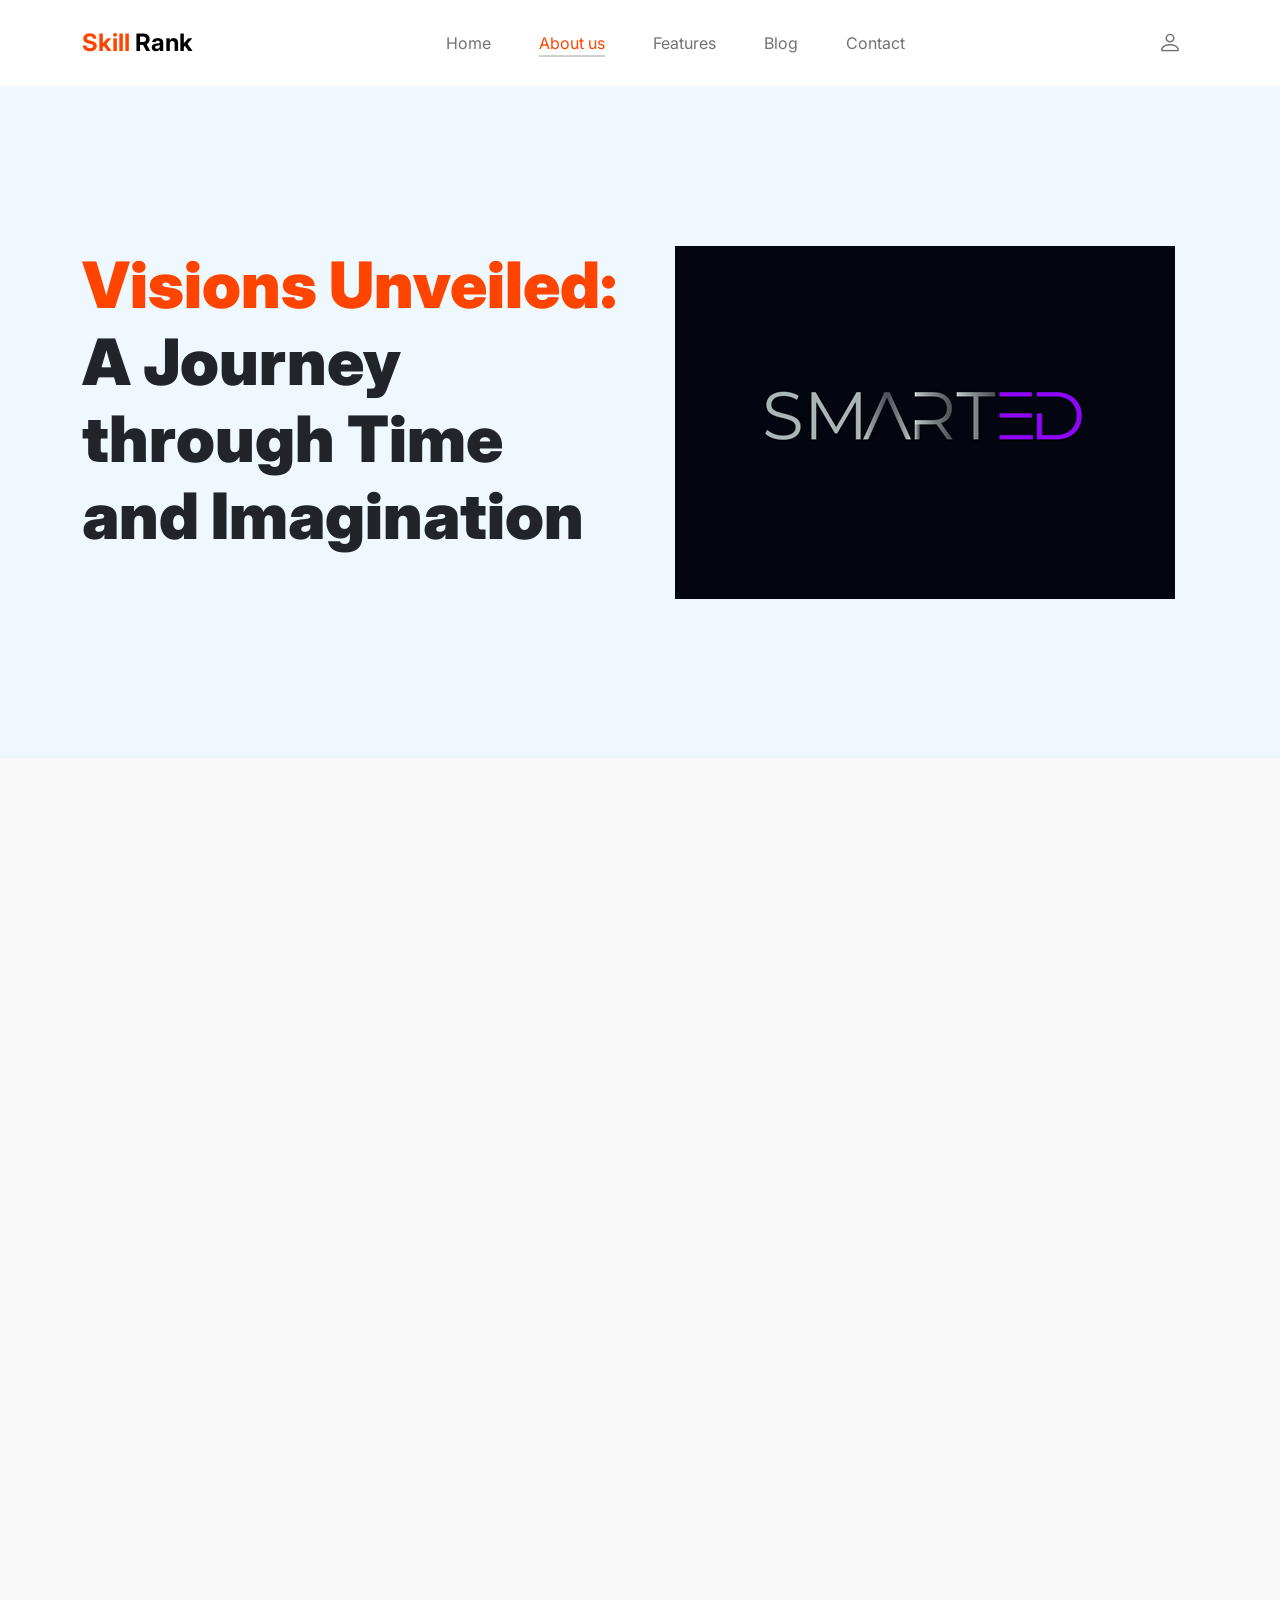
==== SmartED/about.html @ e793f6ca "Add files via upload" ====
<!doctype html>
<html lang="en">
<head>
    <meta charset="utf-8">
    <meta name="viewport" content="width=device-width, initial-scale=1">

    <meta name="description" content="">
    <meta name="author" content="">

    <title>SkillRank</title>

    <!-- CSS FILES -->
    <link rel="preconnect" href="https://fonts.googleapis.com">

    <link rel="preconnect" href="https://fonts.gstatic.com" crossorigin>

    <link href="https://fonts.googleapis.com/css2?family=Inter:wght@100;300;400;700;900&display=swap" rel="stylesheet">

    <link href="css/bootstrap.min.css" rel="stylesheet">
    <link href="css/bootstrap-icons.css" rel="stylesheet">

    <link rel="stylesheet" href="css/slick.css"/>

    <link href="css/style.css" rel="stylesheet">

</head>

<body>

    <section class="preloader animated-section">
        <div class="spinner">
            <span class="sk-inner-circle"></span>
        </div>
    </section>

    <main>

        <nav class="navbar navbar-expand-lg">
            <div class="container">
                <button class="navbar-toggler" type="button" data-bs-toggle="collapse" data-bs-target="#navbarNav" aria-controls="navbarNav" aria-expanded="false" aria-label="Toggle navigation">
                    <span class="navbar-toggler-icon"></span>
                </button>

                <a class="navbar-brand" href="index.html">
                    <strong><span>Skill</span> Rank</strong>
                </a>

                <div class="d-lg-none">
                    <a href="sign-in.html" class="bi-person custom-icon me-3"></a>

                </div>

                <div class="collapse navbar-collapse" id="navbarNav">
                    <ul class="navbar-nav mx-auto">
                        <li class="nav-item">
                            <a class="nav-link" href="index.html">Home</a>
                        </li>

                        <li class="nav-item">
                            <a class="nav-link active" href="about.html">About us</a>
                        </li>

                        <li class="nav-item">
                            <a class="nav-link" href="products.html">Features</a>
                        </li>

                        <li class="nav-item">
                            <a class="nav-link" href="blog.html">Blog</a>
                        </li>

                        <li class="nav-item">
                            <a class="nav-link" href="contact.html">Contact</a>
                        </li>
                    </ul>

                    <div class="d-none d-lg-block">
                        <a href="sign-in.html" class="bi-person custom-icon me-3"></a>

                    </div>
                </div>
            </div>
        </nav>
            <header class="site-header section-padding-img site-header-image">
                <div class="container">
                  <div class="row row2">
  <div class="col-lg-6 col-12 header-info">
      <h1>
          <span class="d-block text-primary">Visions Unveiled:</span>
          <span class="d-block text-dark">A Journey through Time and Imagination</span>
      </h1>
  </div>
  <div class="col-lg-6 col-12 header-info header-info2 ">
    <img src="images/newlogo.png" alt="samrtpro:logo">
<!--  <div style="margin: 0 auto; max-width: 800px;">
          <iframe
              width="600px"
              height="380"
              src="https://www.youtube.com/embed/LXn9jRqstK4?autoplay=1&mute=1"
              title="SmartED"
              frameborder="0"
              allow="accelerometer; autoplay; clipboard-write; encrypted-media; gyroscope; picture-in-picture; web-share"
              referrerpolicy="strict-origin-when-cross-origin"
              allowfullscreen
              style="border-radius: 10px; box-shadow: 0 4px 10px rgba(0, 0, 0, 0.2);">
          </iframe>
        -->
      </div>
  </div>
</div>
<style>
.row2 {
    display: flex;
    flex-wrap: wrap;
}

.header-info2 {
    display: flex;
    align-items: center; /* Centers content vertically */
    justify-content: center; /* Centers content horizontally */
    text-align: center; /* Centers text in header-info */
}

.animated-section {
    opacity: 0;
    transform: translateX(-100px); /* Start off-screen */
    transition: transform 2.2s ease, opacity 2.2s ease; /* Slower transition */
}

.animated-section.in-view {
    opacity: 1;
    transform: translateX(0); /* Slide to original position */
}
/* Scrollbar styling for modern browsers */

  /* Scrollbar styling */
  ::-webkit-scrollbar {
      width: 10px;
  }

  ::-webkit-scrollbar-thumb {
      background-color: orange;
      border-radius: 10px;
  }

  /* SkillRank overlay near scrollbar */
  .scrollbar-text {
      position: fixed;
      right: 5px; /* Aligns with scrollbar */
      top: 50%;
      transform: translateY(-50%);
      writing-mode: vertical-rl;
      color: #FF4400;
      font-size: 16px;
      font-weight: bold;
      pointer-events: none; /* Keeps it non-interactive */
  }
  .text-muted{
    color:white !important;
  }
</style>



<div class="scrollbar-text"></div>

<script>
document.addEventListener("DOMContentLoaded", () => {
    const observer = new IntersectionObserver(entries => {
        entries.forEach(entry => {
            if (entry.isIntersecting) {
                entry.target.classList.add('in-view');
            }
        });
    });

    document.querySelectorAll('.animated-section').forEach(section => {
        observer.observe(section);
    });
});

</script>



                </div>


            </header>


            <section class="team section-padding animated-section" style="background-color: #f9f9f9; padding: 60px 0;">
                <div class="container">

                  <link rel="stylesheet" href="https://cdnjs.cloudflare.com/ajax/libs/font-awesome/6.0.0-beta3/css/all.min.css">

<div class="row">
  <div class="col-12">
      <h2 class="mb-5 text-center" style="color: #000;">
          What we <span style="color: #007bff;">provide</span>
      </h2>
  </div>

  <!-- First Row -->
  <div class="col-lg-4 mb-4 col-12">
      <div class="team-thumb d-flex align-items-center" style="border: 1px solid #ddd;
      border-radius: 10px; padding: 20px; background-color: #fff; height: 200px;
      transition: transform 0.3s, box-shadow 0.3s; box-shadow: 0 4px 10px rgba(0, 0, 0, 0.1);background-color:black !important;">
          <i class="fas fa-certificate fa-3x text-primary" style="margin-right: 15px;"></i>
          <div class="team-info">
              <h5 class="mb-0" style="font-size: 1.25rem;color:white !important;">Be a certified professional</h5>
              <strong class="text-muted">Enhance your career with our certification programs designed for practical skills and knowledge.</strong>
          </div>
      </div>
  </div>

  <div class="col-lg-4 mb-4 col-12">
      <div class="team-thumb d-flex align-items-center" style="border: 1px solid #ddd;background-color:black !important; border-radius: 10px; padding: 20px; background-color: #f0f8ff; height: 200px; transition: transform 0.3s, box-shadow 0.3s; box-shadow: 0 4px 10px rgba(0, 0, 0, 0.1);">
          <i class="fas fa-globe fa-3x text-primary" style="margin-right: 15px;"></i>
          <div class="team-info">
              <h5 class="mb-0" style="font-size: 1.25rem;color:white !important;">Global Opportunities</h5>
              <strong class="text-muted">Expand your horizons and explore career opportunities worldwide through our programs.</strong>
          </div>
      </div>
  </div>

  <div class="col-lg-4 mb-4 col-12">
      <div class="team-thumb d-flex align-items-center" style="border: 1px solid #ddd;background-color:#007bff !important; border-radius: 10px; padding: 20px; background-color: #e6ffe6; height: 200px; transition: transform 0.3s, box-shadow 0.3s; box-shadow: 0 4px 10px rgba(0, 0, 0, 0.1);">
          <i class="fas fa-chalkboard-teacher fa-3x text-primary" style="margin-right: 15px;"></i>
          <div class="team-info">
              <h5 class="mb-0" style="font-size: 1.25rem;color:white !important;">Interactive Learning</h5>
              <strong class="text-muted">Join our live online classes for an engaging learning experience with real-time interaction.</strong>
          </div>
      </div>
  </div>
</div>

<div class="row">
  <!-- Second Row -->
  <div class="col-lg-4 mb-4 col-12">
      <div class="team-thumb d-flex align-items-center" style="border: 1px solid #ddd;background-color:black !important; border-radius: 10px; padding: 20px; background-color: #ffebcd; height: 200px; transition: transform 0.3s, box-shadow 0.3s; box-shadow: 0 4px 10px rgba(0, 0, 0, 0.1);">
          <i class="fas fa-university fa-3x text-primary" style="margin-right: 15px;"></i>
          <div class="team-info">
              <h5 class="mb-0" style="font-size: 1.25rem;color:white !important;">Accessibility Programs</h5>
              <strong class="text-muted">Our programs ensure that everyone has equal access to quality education.</strong>
          </div>
      </div>
  </div>

  <div class="col-lg-4 mb-4 col-12">
      <div class="team-thumb d-flex align-items-center" style="border: 1px solid #ddd;background-color:black !important; border-radius: 10px; padding: 20px; background-color: #ffe4e1; height: 200px; transition: transform 0.3s, box-shadow 0.3s; box-shadow: 0 4px 10px rgba(0, 0, 0, 0.1);">
          <i class="fas fa-user-tie fa-3x text-primary" style="margin-right: 15px;"></i>
          <div class="team-info">
              <h5 class="mb-0" style="font-size: 1.25rem;color:white !important;">Expert Trainers</h5>
              <strong class="text-muted">Learn from industry professionals who bring real-world experience to the classroom.</strong>
          </div>
      </div>
  </div>

  <div class="col-lg-4 mb-4 col-12">
      <div class="team-thumb d-flex align-items-center" style="border: 1px solid #ddd;background-color:#007bff !important; border-radius: 10px; padding: 20px; background-color: #f5f5dc; height: 200px; transition: transform 0.3s, box-shadow 0.3s; box-shadow: 0 4px 10px rgba(0, 0, 0, 0.1);">
          <i class="fas fa-briefcase fa-3x text-primary" style="margin-right: 15px;"></i>
          <div class="team-info">
              <h5 class="mb-0" style="font-size: 1.25rem;color:white !important;">Career Placement</h5>
              <strong class="text-muted">We provide career placement assistance to help you land your dream job after training.</strong>
          </div>
      </div>
  </div>
</div>

                </div>
            </section>
            <section class="education-section animated-section" style="background-color: #f0f4f8; padding: 60px 20px;">
      <div class="container" style="max-width: 1200px; margin: auto; text-align: center;">
          <h2 style="font-size: 2.5rem; color: #007bff; margin-bottom: 20px;">Education – your door to the future</h2>
          <p style="font-size: 1.25rem; color: #333; margin-bottom: 40px;">
              The best educational programs and opportunities for fast and effective learning. New professions, new opportunities, and ways of working. You can learn more in the next section.
          </p>

          <div style="margin: 0 auto; max-width: 800px;">
              <iframe
                  width="100%"
                  height="480"
                  src="https://www.youtube.com/embed/LXn9jRqstK4?autoplay=1&mute=1"
                  title="SmartED"
                  frameborder="0"
                  allow="accelerometer; autoplay; clipboard-write; encrypted-media; gyroscope; picture-in-picture; web-share"
                  referrerpolicy="strict-origin-when-cross-origin"
                  allowfullscreen
                  style="border-radius: 10px; box-shadow: 0 4px 10px rgba(0, 0, 0, 0.2);">
              </iframe>
          </div>
      </div>
  </section>
  <section class="faqSec-section animated-section">
    <div class="faqSec-container">
        <h2>Answering Your Common Questions</h2>
        <p>Here are answers to some frequently asked questions about our programs, including training format, requirements, and session flexibility.</p>

        <div class="faqSec-cards">
            <div class="faqSec-card">
                <h4>How will training be imparted?</h4>
                <p>Training is conducted through recorded and live online sessions, with module-specific schedules to ensure effective learning.</p>
            </div>
            <div class="faqSec-card">
                <h4>What are the software & hardware requirements?</h4>
                <p>A stable internet connection, headphones, and a microphone provide the best experience for live sessions.</p>
            </div>
            <div class="faqSec-card">
                <h4>What if I miss a live session?</h4>
                <p>If you miss a session, the recording will be emailed to you, and you can ask questions in the next live session.</p>
            </div>
            <div class="faqSec-card">
                <h4>Can I access training materials anytime?</h4>
                <p>Yes, all recorded sessions and materials are accessible anytime, so you can learn at your own pace.</p>
            </div>
        </div>

        <!-- GIF Section -->
        <div class="faqSec-gif-container">
            <img src="https://media.giphy.com/media/xT9IgzoKnwFNmISR8I/giphy.gif" alt="FAQ Animation">
        </div>
    </div>
    <style>
    .faqSec-section {
    background-color: #eef2f6;
    padding: 70px 20px;
    font-family: Arial, sans-serif;
}

.faqSec-container {
    max-width: 1000px;
    margin: auto;
    text-align: center;
}

.faqSec-container h2 {
    font-size: 2.8rem;
    color: #0056b3;
    margin-bottom: 30px;
}

.faqSec-container p {
    font-size: 1.2rem;
    color: #444;
    margin-bottom: 50px;
    line-height: 1.6;
}

.faqSec-cards {
    display: flex;
    flex-wrap: wrap;
    justify-content: space-between;
    gap: 20px;
}

.faqSec-card {
    background-color: #fff;
    padding: 30px;
    border-radius: 12px;
    box-shadow: 0 4px 10px rgba(0, 0, 0, 0.1);
    width: 48%;
    text-align: left;
}

.faqSec-card h4 {
    color: #0056b3;
    margin-bottom: 15px;
    font-size: 1.5rem;
}

.faqSec-card p {
    color: #555;
    font-size: 1rem;
    line-height: 1.6;
}

.faqSec-gif-container {
    margin-top: 50px;
}

.faqSec-gif-container img {
    width: 150px;
    border-radius: 10px;
    box-shadow: 0 4px 15px rgba(0, 0, 0, 0.2);
}

/* Responsive Styles */
@media (max-width: 768px) {
    .faqSec-card {
        width: 100%;
    }

    .faqSec-container h2 {
        font-size: 2rem;
    }

    .faqSec-container p {
        font-size: 1rem;
    }
}

    </style>
</section>




  <footer class="site-footer">
      <div class="container">
          <div class="row">

              <div class="col-lg-3 col-10 me-auto mb-4">
                  <h4 class="text-white mb-3"><a href="index.html">Skill</a> Rank</h4>
                  <p class="copyright-text text-muted mt-lg-5 mb-4 mb-lg-0">Copyright © 2024 <strong>Skill Rank</strong></p>
                  <br>
                  <p class="copyright-text">Designed by <a href="#" target="_blank">VU Athena Team</a></p>
              </div>

              <div class="col-lg-5 col-8">
                  <h5 class="text-white mb-3">Sitemap</h5>

                  <ul class="footer-menu d-flex flex-wrap">
                    <li class="footer-menu-item"><a href="home.html" class="footer-menu-link">Home</a></li>

                      <li class="footer-menu-item"><a href="about.html" class="footer-menu-link">About</a></li>

                      <li class="footer-menu-item"><a href="#" class="footer-menu-link">Features</a></li>
                      <li class="footer-menu-item"><a href="#" class="footer-menu-link">Contact</a></li>
                  </ul>
              </div>

              <div class="col-lg-3 col-4">
                  <h5 class="text-white mb-3">Social</h5>

                  <ul class="social-icon">

                      <li><a href="#" class="social-icon-link bi-youtube"></a></li>

                      <li><a href="#" class="social-icon-link bi-whatsapp"></a></li>

                      <li><a href="#" class="social-icon-link bi-instagram"></a></li>

                      <li><a href="#" class="social-icon-link bi-skype"></a></li>
                  </ul>
              </div>

          </div>
      </div>
  </footer>


        <!-- TEAM MEMBER MODAL -->
        <div class="modal fade" id="don" tabindex="-1" aria-labelledby="exampleModalLabel" aria-hidden="true">
            <div class="modal-dialog modal-dialog-centered modal-lg">
                <div class="modal-content border-0">
                    <div class="modal-header flex-column">
                        <h3 class="modal-title" id="exampleModalLabel">Don Haruko</h3>

                        <h6 class="text-muted">Product, VP</h6>

                        <button type="button" class="btn-close" data-bs-dismiss="modal" aria-label="Close"></button>
                    </div>

                    <div class="modal-body">
                        <h5 class="mb-4">Over three years in business had the chance to work on variety of projects, with companies</h5>

                        <div class="row mb-4">
                            <div class="col-lg-6 col-12">
                                <p>Lorem ipsum dolor sit amet, consectetur adipiscing elit, sed do eiusmod tempor incididunt ut labore et dolore magna aliqua.</p>
                            </div>

                            <div class="col-lg-6 col-12">
                                <p>Incididunt ut labore et dolore magna aliqua. Quis ipsum suspendisse commodo viverra.</p>
                            </div>
                        </div>

                        <ul class="social-icon">
                            <li class="me-3"><strong>Where to find?</strong></li>

                            <li><a href="#" class="social-icon-link bi-youtube"></a></li>

                            <li><a href="#" class="social-icon-link bi-whatsapp"></a></li>

                            <li><a href="#" class="social-icon-link bi-instagram"></a></li>
                        </ul>
                    </div>
                </div>

            </div>
        </div>

        <!-- TEAM MEMBER MODAL -->
        <div class="modal fade" id="kelly" tabindex="-1" aria-labelledby="exampleModalLabel" aria-hidden="true">
            <div class="modal-dialog modal-dialog-centered modal-lg">
                <div class="modal-content border-0">
                    <div class="modal-header flex-column">
                        <h3 class="modal-title" id="exampleModalLabel">Kelly Lisa</h3>

                        <h6 class="text-muted">Global, Head of Marketing</h6>

                        <button type="button" class="btn-close" data-bs-dismiss="modal" aria-label="Close"></button>
                    </div>

                    <div class="modal-body">
                        <h5 class="mb-4">Over three years in business had the chance to work on variety of projects, with companies</h5>

                        <div class="row mb-4">
                            <div class="col-lg-6 col-12">
                                <p>Lorem ipsum dolor sit amet, consectetur adipiscing elit, sed do eiusmod tempor incididunt ut labore et dolore magna aliqua.</p>
                            </div>

                            <div class="col-lg-6 col-12">
                                <p>Incididunt ut labore et dolore magna aliqua. Quis ipsum suspendisse commodo viverra.</p>
                            </div>
                        </div>

                        <ul class="social-icon">
                            <li class="me-3"><strong>Where to find?</strong></li>

                            <li><a href="#" class="social-icon-link bi-facebook"></a></li>

                            <li><a href="#" class="social-icon-link bi-instagram"></a></li>
                        </ul>
                    </div>
                </div>

            </div>
        </div>

        <!-- TEAM MEMBER MODAL -->
        <div class="modal fade" id="marie" tabindex="-1" aria-labelledby="exampleModalLabel" aria-hidden="true">
            <div class="modal-dialog modal-dialog-centered modal-lg">
                <div class="modal-content border-0">
                    <div class="modal-header flex-column">
                        <h3 class="modal-title" id="exampleModalLabel">Marie Sam</h3>

                        <h6 class="text-muted">Founder & CEO</h6>

                        <button type="button" class="btn-close" data-bs-dismiss="modal" aria-label="Close"></button>
                    </div>

                    <div class="modal-body">
                        <h5 class="mb-4">Over three years in business had the chance to work on variety of projects, with companies</h5>

                        <div class="row mb-4">
                            <div class="col-lg-6 col-12">
                                <p>Lorem ipsum dolor sit amet, consectetur adipiscing elit, sed do eiusmod tempor incididunt ut labore et dolore magna aliqua.</p>
                            </div>

                            <div class="col-lg-6 col-12">
                                <p>Incididunt ut labore et dolore magna aliqua. Quis ipsum suspendisse commodo viverra.</p>
                            </div>
                        </div>

                        <ul class="social-icon">
                            <li class="me-3"><strong>Where to find?</strong></li>

                            <li><a href="#" class="social-icon-link bi-twitter"></a></li>

                            <li><a href="#" class="social-icon-link bi-linkedin"></a></li>

                            <li><a href="#" class="social-icon-link bi-envelope"></a></li>
                        </ul>
                    </div>
                </div>

            </div>
        </div>

        <!-- JAVASCRIPT FILES -->
        <script src="js/jquery.min.js"></script>
        <script src="js/bootstrap.bundle.min.js"></script>
        <script src="js/Headroom.js"></script>
        <script src="js/jQuery.headroom.js"></script>
        <script src="js/slick.min.js"></script>
        <script src="js/custom.js"></script>

    </body>
</html>
---- SmartED/css/style.css ----
/*



*/


/*---------------------------------------
  CUSTOM PROPERTIES ( VARIABLES )
-----------------------------------------*/
:root {
  --white-color:                #FFFFFF;
  --primary-color:              #FF4400;
  --section-bg-color:           #f0f8ff;
  --dark-color:                 #000000;
  --grey-color:                 #d0d1d1;
  --p-color:                    #717275;

  --body-font-family:           'Inter', sans-serif;

  --h5-font-size:               24px;
  --p-font-size:                20px;
  --copyright-text-font-size:   16px;
  --product-link-font-size:     14px;
  --custom-link-font-size:      12px;

  --font-weight-thin:           100;
  --font-weight-light:          300;
  --font-weight-normal:         400;
  --font-weight-bold:           700;
  --font-weight-black:          900;
}

body,
html {
  height: 100%;
}

html {
  scroll-behavior: smooth;
}

@media screen and (prefers-reduced-motion: reduce) {
  html {
    scroll-behavior: auto;
  }
}

body {
    background: var(--white-color);
    font-family: var(--body-font-family);
    position: relative;
}

/*---------------------------------------
  TYPOGRAPHY
-----------------------------------------*/

h2,
h3,
h4,
h5,
h6 {
  color: var(--dark-color);
  line-height: inherit;
}

h1,
h2,
h3,
h4,
h5,
h6 {
  font-weight: var(--font-weight-bold);
}

h1,
h2 {
  font-weight: var(--font-weight-black);
}

h1 {
  font-size: 64px;
  line-height: normal;
}

h2 {
  font-size: 42px;
}

h3 {
  font-size: 36px;
}

h4 {
  font-size: 32px;
}

h5 {
  font-size: 24px;
}

h6 {
  font-size: 20px;
}

p {
  color: var(--p-color);
  font-size: var(--p-font-size);
  font-weight: var(--font-weight-light);
}

a,
button {
  touch-action: manipulation;
  transition: all 0.3s;
}

a {
  color: var(--p-color);
  text-decoration: none;
}

a:hover {
  color: var(--primary-color);
}

.text-primary {
  color: var(--primary-color) !important;
}

::selection {
  background: var(--primary-color);
  color: var(--white-color);
}

/*---------------------------------------
  CUSTOM LINK
-----------------------------------------*/
.custom-link {
  color: var(--p-color);
  font-size: var(--custom-link-font-size);
  font-weight: var(--font-weight-bold);
  text-transform: uppercase;
  position: relative;
}

.custom-link i {
  position: absolute;
  opacity: 0;
  bottom: 0;
  left: 100%;
  transition: all 0.3s;
  line-height: normal;
}

.custom-link:hover i {
  opacity: 1;
  left: 101%;
}

.lead {
  font-size: 1.5rem;
  font-weight: var(--font-weight-thin);
}

b,
strong {
  font-weight: var(--font-weight-bold);
}

/*---------------------------------------
  PRE LOADER
-----------------------------------------*/
.preloader {
  position: fixed;
  top: 0;
  left: 0;
  width: 100%;
  height: 100%;
  z-index: 99999;
  display: flex;
  flex-flow: row nowrap;
  justify-content: center;
  align-items: center;
  background: none repeat scroll 0 0 var(--white-color);
}

.spinner {
  border: 1px solid transparent;
  border-radius: 5px;
  position: relative;
}

.spinner::before {
  content: '';
  box-sizing: border-box;
  position: absolute;
  top: 50%;
  left: 50%;
  width: 45px;
  height: 45px;
  margin-top: -10px;
  margin-left: -23px;
  border-radius: 50%;
  border: 1px solid #959595;
  border-top-color: var(--white-color);
  animation: spinner .9s linear infinite;
}

@keyframes spinner {
  to {transform: rotate(360deg);}
}

/*---------------------------------------
  CUSTOM BUTTON & ICON
-----------------------------------------*/
.custom-btn {
  background: var(--dark-color);
  border-radius: 50px;
  color: var(--white-color);
  font-size: var(--copyright-text-font-size);
  text-transform: uppercase;
  padding: 16.50px 20px;
}

.social-btn {
  background: transparent;
  border: 1px solid var(--grey-color);
  color: var(--dark-color);
  text-transform: none;
}

.social-btn:hover {
  border-color: transparent;
}

.cart-form-select {
  border-radius: 0;
  padding-top: 15px;
  padding-bottom: 15px;
}

.cart-btn {
  border-radius: 0;
  width: 100%;
  font-size: var(--product-link-font-size);
}

.custom-btn:hover,
.slick-slideshow .custom-btn:hover {
  background: var(--primary-color);
  color: var(--white-color);
}

.custom-icon {
  color: var(--p-color);
  font-size: 24px;
}

.custom-icon {
  display: inline-block;
  vertical-align: middle;
}

.bi-bag.custom-icon {
  font-size: 17px;
}

.featured-icon {
  color: var(--grey-color);
  font-size: 52px;
}

/*---------------------------------------
  DIV SEPARATOR
-----------------------------------------*/
.div-separator {
  position: relative;
}

.div-separator::before {
  content: "";
  height: 1px;
  background: var(--grey-color);
  display: block;
  width: 100%;
}

.div-separator span {
  position: absolute;
  top: 50%;
  margin-left: -22.5px;
  left: 50%;
  text-align: center;
  background: var(--white-color);
  margin-top: -11px;
  color: var(--dark-color);
  font-weight: var(--font-weight-bold);
  font-size: 14px;
  width: 35px;
  text-transform: uppercase;
}

/*---------------------------------------
  FULL IMAGE
-----------------------------------------*/
.full-image-img {
  display: block;
  position: absolute;
  z-index: -1;
  right: 0;
  width: 100%;
  bottom: -120px;
  min-width: 650px;
}

@media (min-width: 1600px) {
  .full-image-img {
    bottom: -200px;
  }
}

/*---------------------------------------
  NAVIGATION
-----------------------------------------*/
.navbar {
  background: var(--white-color);
  position: fixed;
  top: 0;
  right: 0;
  left: 0;
  padding: 25px 0;
  z-index: 2;
  will-change: transform;
  transition: transform 300ms linear;
}

.navbar span, h2 span, h4 span {
	color: var(--primary-color);
}

.navbar.headroom--not-top {
  padding: 20px 0;
}

.headroom--pinned {
  transform: translate(0, 0);
}

.headroom--unpinned {
  transform: translate(0, -150%);
}

.navbar-brand {
  color: var(--dark-color);
  font-size: 24px;
  font-weight: var(--font-weight-light);
  margin: 0;
  padding: 0;
}

.navbar-expand-lg .navbar-nav .nav-link {
  display: inline-block;
  padding: 0;
  margin-right: 1.5rem;
  margin-left: 1.5rem;
}

.nav-link {
  color: var(--p-color);
  font-size: 16px;
  position: relative;
}

.navbar .nav-link::after {
  position: absolute;
  top: 100%;
  left: 0;
  width: 100%;
  height: 2px;
  background: var(--grey-color);
  content: '';
  opacity: 0;
  -webkit-transition: opacity 0.3s, -webkit-transform 0.3s;
  -moz-transition: opacity 0.3s, -moz-transform 0.3s;
  transition: opacity 0.3s, transform 0.3s;
  -webkit-transform: translateY(10px);
  -moz-transform: translateY(10px);
  transform: translateY(10px);
}

.navbar .nav-link.active::after,
.navbar .nav-link:hover::after {
  opacity: 1;
  -webkit-transform: translateY(0px);
  -moz-transform: translateY(0px);
  transform: translateY(0px);
}

.navbar .nav-link.active,
.navbar .nav-link:hover {
  color: var(--primary-color);
}

.nav-link:focus,
.nav-link:hover {
  color: var(--p-color);
}

.navbar-toggler {
  border: 0;
  padding: 0;
  cursor: pointer;
  margin: 0;
  width: 30px;
  height: 35px;
  outline: none;
}

.navbar-toggler:focus {
  outline: none;
  box-shadow: none;
}

.navbar-toggler[aria-expanded="true"] .navbar-toggler-icon {
  background: transparent;
}

.navbar-toggler[aria-expanded="true"] .navbar-toggler-icon:before,
.navbar-toggler[aria-expanded="true"] .navbar-toggler-icon:after {
  transition: top 300ms 50ms ease, -webkit-transform 300ms 350ms ease;
  transition: top 300ms 50ms ease, transform 300ms 350ms ease;
  transition: top 300ms 50ms ease, transform 300ms 350ms ease, -webkit-transform 300ms 350ms ease;
  top: 0;
}

.navbar-toggler[aria-expanded="true"] .navbar-toggler-icon:before {
  transform: rotate(45deg);
}

.navbar-toggler[aria-expanded="true"] .navbar-toggler-icon:after {
  transform: rotate(-45deg);
}

.navbar-toggler .navbar-toggler-icon {
  background: var(--dark-color);
  transition: background 10ms 300ms ease;
  display: block;
  width: 30px;
  height: 2px;
  position: relative;
}

.navbar-toggler .navbar-toggler-icon::before,
.navbar-toggler .navbar-toggler-icon::after {
  transition: top 300ms 350ms ease, -webkit-transform 300ms 50ms ease;
  transition: top 300ms 350ms ease, transform 300ms 50ms ease;
  transition: top 300ms 350ms ease, transform 300ms 50ms ease, -webkit-transform 300ms 50ms ease;
  position: absolute;
  right: 0;
  left: 0;
  background: var(--dark-color);
  width: 30px;
  height: 2px;
  content: '';
}

.navbar-toggler .navbar-toggler-icon:before {
  top: -8px;
}

.navbar-toggler .navbar-toggler-icon:after {
  top: 8px;
}

/*---------------------------------------
  SITE HEADER
-----------------------------------------*/
.site-header {
  background-color: var(--section-bg-color);
  position: relative;
  overflow: hidden;
  margin-top: 86px;
}

.site-header.section-padding {
  padding-top: 7rem;
  padding-bottom: 7rem;
}

.site-header.section-padding-img {
  padding-top: 10rem;
  padding-bottom: 10rem;
}

.header-image {
  position: absolute;
  top: 0;
  right: 0;
  width: 50%;
  height: 100%;
  object-fit: cover;
}

/*---------------------------------------
  SLICK SLIDESHOW
-----------------------------------------*/
@media (min-width: 992px) {
  .slick-slideshow {
    height: auto;
  }
}

.slick-slideshow {
  margin-top: 86px;
}

.slick-title {
  color: var(--white-color);
}


@media (max-width: 480px) {

			.slick-title {

				font-size: 16px !important;

			}
      .words{
        font-size: 12px !important;
      }
		}



		/* Media Query for low resolution Tablets, Ipads */

		@media (min-width: 481px) and (max-width: 767px) {

      .slick-title {

        font-size: 16px !important;

      }
      .words{
        font-size: 12px !important;
      }
		}



		/* Media Query for Tablets Ipads portrait mode */

		@media (min-width: 768px) and (max-width: 1024px){

      .slick-title {

        font-size: 24px !important;

      }
      .words{
        font-size: 20px !important;
      }

		}



.slick-custom {
  position: relative;
}

.slick-custom img {
  width: 100%;
  object-fit: cover;
}

.slick-bottom {
  background: linear-gradient(to top, var(--dark-color), transparent 90%);
  position: absolute;
  z-index: 2;
  bottom: 0;
  right: 0;
  left: 0;
  width: 100%;
  height: 100%;
}

.slick-bottom .container {
  position: absolute;
  top: 40%;
  left: 50%;
  transform: translate(-50%, -40%);
}

.slick-overlay {
  background: linear-gradient(to top, #000, transparent 120%);
  position: absolute;
  top: 0;
  right: 0;
  bottom: 0;
  left: 0;
}

.slick-slideshow .custom-btn {
  font-weight: var(--font-weight-bold);
  display: inline-block;
  padding-right: 32px;
  padding-left: 32px;
}

@media (min-width: 576px) {
  .slick-slideshow .slick-dots {
    max-width: 540px;
  }
}

@media (min-width: 768px) {
  .slick-slideshow .slick-dots {
    max-width: 720px;
  }
}

@media (min-width: 992px) {
  .slick-slideshow .slick-dots {
    max-width: 960px;
  }
}

@media (min-width: 1200px) {
  .slick-slideshow .slick-dots {
    max-width: 1140px;
  }
}

@media (min-width: 1400px) {
  .slick-slideshow .slick-dots {
    max-width: 1320px;
  }
}

.slick-slideshow .slick-dots {
  position: absolute;
  z-index: 2;
  top: 50%;
  left: 0;
  right: 0;
  transform: translate(0, -50%);
  margin: 0 auto;
  padding: 0;
}

.slick-slideshow .slick-dots li {
  background: transparent;
  border: 5px solid rgba(255, 255, 255, 0.35);
  border-radius: 100%;
  display: block;
  width: 30px;
  height: 30px;
  margin: 10px;
  padding: 5px;
  margin-left: auto;
  cursor: pointer;
}

.slick-slideshow .slick-dots button {
  background: transparent;
  border: none;
  color: transparent;
  display: block;
  width: 100%;
  height: 0;
  margin: 0;
  padding: 0;
  outline: none;
  height: 0;
}

.slick-slideshow .slick-dots li:hover,
.slick-slideshow .slick-dots .slick-active {
  background: var(--white-color);
}

/*---------------------------------------
  CUSTOM CIRCLE IMAGES
-----------------------------------------*/

.custom-circle-image {
  border-radius: 100px;
  width: 55px;
  height: 55px;
}

.custom-circle-image.team-image {
  width: 85px;
  height: 85px;
}

/*---------------------------------------
  TESTIMONIAL
-----------------------------------------*/
.slick-testimonial .slick-list,
.slick-testimonial .slick-track {
  height: 100%;
}

.slick-testimonial {
  margin: auto;
}

.slick-testimonial-caption {
  quotes: '❝' '❞';
  position: relative;
  padding: 5rem 7rem;
}

.slick-testimonial-caption::before {
  content: open-quote;
  display: inline-block;
  color: var(--primary-color);
  font-family: auto;
  font-size: 100px;
  height: 0;
  position: absolute;
  top: 0;
  left: 0;
}

.slick-testimonial .slick-dots {
  text-align: center;
}

.slick-testimonial .slick-dots li {
  background: var(--grey-color);
  display: inline-block;
  vertical-align: top;
  width: 16%;
  height: 1px;
}

.slick-testimonial .slick-dots button {
  background: transparent;
  border: none;
  color: transparent;
  display: block;
  width: 100%;
  height: 0;
  margin: 0;
  padding: 0;
}

.slick-testimonial .slick-dots li:hover,
.slick-testimonial .slick-dots .slick-active {
  background: var(--dark-color);
}

/*---------------------------------------
  SECTION
-----------------------------------------*/
section {
  content-visibility: auto;
  contain-intrinsic-size: 700px;
}

.section-padding {
  padding-top: 7rem;
  padding-bottom: 7rem;
}

.featured {
  background: var(--section-bg-color);
}

/*---------------------------------------
  ABOUT
-----------------------------------------*/
.about .nav-pills .nav-item {
  width: 100%;
}

.about .nav-pills .nav-link {
  color: var(--grey-color);
  font-size: 18px;
  font-weight: var(--font-weight-bold);
  border-left: 1px solid var(--grey-color);
  border-radius: 0;
  padding-right: 0;
}

.about .nav-pills .nav-link:hover,
.about .nav-pills .nav-link.active,
.about .nav-pills .show>.nav-link {
  background: transparent;
  border-left-color: var(--primary-color);
  color: var(--primary-color);
}

/*---------------------------------------
  FAQ ACCORDION
-----------------------------------------*/
.accordion-item {
  background-color: transparent;
  border-top: 0;
  border-right: 0;
  border-left: 0;
}

.accordion-button {
  background-color: transparent;
  box-shadow: none;
}

.accordion-button:not(.collapsed) {
  background: transparent;
  box-shadow: none;
}

button:focus:not(:focus-visible) {
  border-color: transparent;
  box-shadow: none;
}

.accordion-body {
  border-top: 1px solid rgba(0,0,0,.125);
}

.accordion-button {
  font-size: 1.5rem;
  font-weight: var(--font-weight-normal);
  padding-top: 1.5rem;
  padding-right: 0;
  padding-bottom: 1.5rem;
  padding-left: 0;
}

.accordion-body {
  padding: 2rem 0;
}

/*---------------------------------------
  TEAM MEMBERS
-----------------------------------------*/
.team {
  background: var(--grey-color);
}

.team-thumb {
  background: var(--white-color);
  position: relative;
  border-radius: .25rem;
  padding: 42px 32px;
}

.team-info {
  width: 100%;
}

.custom-modal-btn {
  background: var(--grey-color);
  color: var(--white-color);
  position: absolute;
  top: 0;
  right: 0;
  bottom: 0;
  margin: auto 32px;
  width: 42px;
  height: 42px;
}

.modal-body {
  padding: 4rem;
}

.modal-header {
  padding-top: 7rem;
  padding-bottom: 5rem;
}

.modal-header .btn-close {
  position: absolute;
  top: 0;
  right: 0;
  font-size: 24px;
  margin: 32px;
}

#cart-modal .modal-header .btn-close {
  z-index: 2;
  margin: 22px;
}

#cart-modal .modal-header {
  border-bottom: 0;
  padding: 0;
}

#cart-modal .modal-footer {
  padding: 2rem 4rem;
}

/*---------------------------------------
  SKILL - PROGRESS BAR
-----------------------------------------*/
.skill-thumb strong {
  display: inline-block;
  margin-bottom: 6px;
}

.skill-thumb span {
  color: var(--dark-color);
  font-size: 24px;
  font-weight: var(--font-weight-bold);
}

.skill-thumb .progress {
  background: var(--white-color);
  box-shadow: none;
  border-radius: 100px;
  height: 1px;
  margin-bottom: 16px;
}

.skill-thumb .progress .progress-bar-primary {
  background: var(--grey-color);
}

/*---------------------------------------
  PRODUCT
-----------------------------------------*/
.front-product {
  background: var(--section-bg-color);
}

.product-thumb {
  background: var(--white-color);
  position: relative;
  transition: all 0.5s ease-out;
}

.product-image {
  transition: all 0.5s ease-out;
}

.product-thumb:hover .product-image {
  box-shadow: 0 1rem 3rem rgba(0,0,0,.175);
}

.product-top {
  position: absolute;
  top: 0;
  right: 0;
  left: 0;
  margin: 20px;
}

.product-info {
  padding: 30px 20px;
}

.product-description,
.product-cart-thumb {
  padding: 0 20px;
}

.product-icon {
  color: var(--white-color);
}

.product-title-link {
  color: var(--dark-color);
}

.product-additional-link {
  display: inline-block;
  vertical-align: top;
  font-size: var(--product-link-font-size);
  margin-top: 32px;
  margin-right: 12px;
}

.product-alert {
  background: var(--white-color);
  color: var(--p-color);
  font-size: var(--custom-link-font-size);
  font-weight: var(--font-weight-bold);
  padding: 3px 10px;
}

.product-p {
  font-size: var(--product-link-font-size);
}

.view-all {
  text-transform: uppercase;
  color: var(--p-color);
  font-size: 13px;
  font-weight: var(--font-weight-bold);
  border-bottom: 2px solid var(--grey-color);
  padding-bottom: 6px;
}

/*---------------------------------------
  CONTACT
-----------------------------------------*/
.contact-info {
  padding: 40px;
}

.contact-form .form-control {
  border-color: var(--grey-color);
  font-weight: var(--font-weight-normal);
}

.form-floating>label {
  color: var(--grey-color);
  font-weight: var(--font-weight-normal);
}

.contact-form button[type='submit'] {
  background: var(--dark-color);
  border: none;
  border-radius: 100px;
  color: var(--white-color);
  font-weight: var(--font-weight-bold);
  text-transform: uppercase;
  padding: 16px;
}

.contact-form button[type='submit']:hover {
  background: var(--primary-color);
}

/*---------------------------------------
  SITE FOOTER
-----------------------------------------*/
.site-footer {
  background: var(--dark-color);
  padding-top: 5rem;
  padding-bottom: 5rem;
}

.footer-menu {
  margin: 0;
  padding: 0;
}

.footer-menu-item {
  display: block;
  width: 50%;
}

.footer-menu-link {
  color: #6c757d;
  font-weight: var(--font-weight-light);
  display: inline-block;
  vertical-align: top;
  margin-top: 4px;
  margin-bottom: 4px;
}

.site-footer .social-icon-link {
  margin-top: 4px;
}

.site-footer .social-icon-link:hover,
.footer-menu-link:hover {
  color: var(--white-color);
}

.copyright-text {
  font-size: var(--copyright-text-font-size);
}

/*---------------------------------------
  SOCIAL ICON
-----------------------------------------*/
.social-icon {
  margin: 0;
  padding: 0;
}

.social-icon li {
  list-style: none;
  display: inline-block;
  vertical-align: top;
}

.social-icon-link {
  color: #6c757d;
  font-size: 1rem;
  display: inline-block;
  vertical-align: top;
  margin-bottom: 4px;
  margin-right: 15px;
}

.social-icon-link:hover {
  color: var(--primary-color);
}

/*---------------------------------------
  RESPONSIVE STYLES
-----------------------------------------*/
@media screen and (max-width: 1200px) {
  h1 {
    font-size: 62px;
  }
}

@media screen and (max-width: 991px) {
  h1 {
    font-size: 42px;
    margin-bottom: 0;
  }

  h2 {
    font-size: 36px;
  }

  h3 {
    font-size: 32px;
  }

  h4 {
    font-size: 28px;
  }

  h5 {
    font-size: 24px;
  }

  h6 {
    font-size: 20px;
  }

  .lead {
    font-size: 16px;
  }

  .navbar-expand-lg .navbar-nav .nav-link {
    margin-top: 1rem;
  }

  .site-header {
    background-position: bottom;
  }

  #cart-modal .modal-header .btn-close {
    margin: 22px 14px;
  }

  .custom-btn {
    font-size: 14px;
    padding: 13.5px 20px;
  }

  .slick-slideshow .custom-btn {
    padding-right: 27px;
    padding-left: 27px;
  }

  .social-login,
  .div-separator {
    width: 75% !important;
  }

  #cart-modal .modal-footer .row {
    width: 100% !important;
  }

  .site-header.section-padding,
  .section-padding {
    padding-top: 4rem;
    padding-bottom: 4rem;
  }

  .site-header-image.section-padding {
    padding-bottom: 0;
  }

  .header-info {
    padding-top: 50px;
    padding-bottom: 100px;
  }

  .header-image {
    position: relative;
    top: auto;
    bottom: 0;
    left: 0;
    width: auto;
    height: auto;
  }

  .slick-testimonial-caption {
    padding: 6rem 3rem 4rem 3rem;
  }

  .slick-slideshow .slick-dots li {
    width: 25px;
    height: 25px;
  }

  .modal-header {
    padding-top: 6rem;
    padding-bottom: 2rem;
  }

  .modal-body {
    padding: 2rem;
  }

  #cart-modal .modal-footer {
    padding-right: 0;
    padding-left: 0;
  }

  #cart-modal .modal-body {
    padding: 4rem 2rem 2rem 2rem;
  }

  .full-image-img {
    bottom: 0;
  }
}
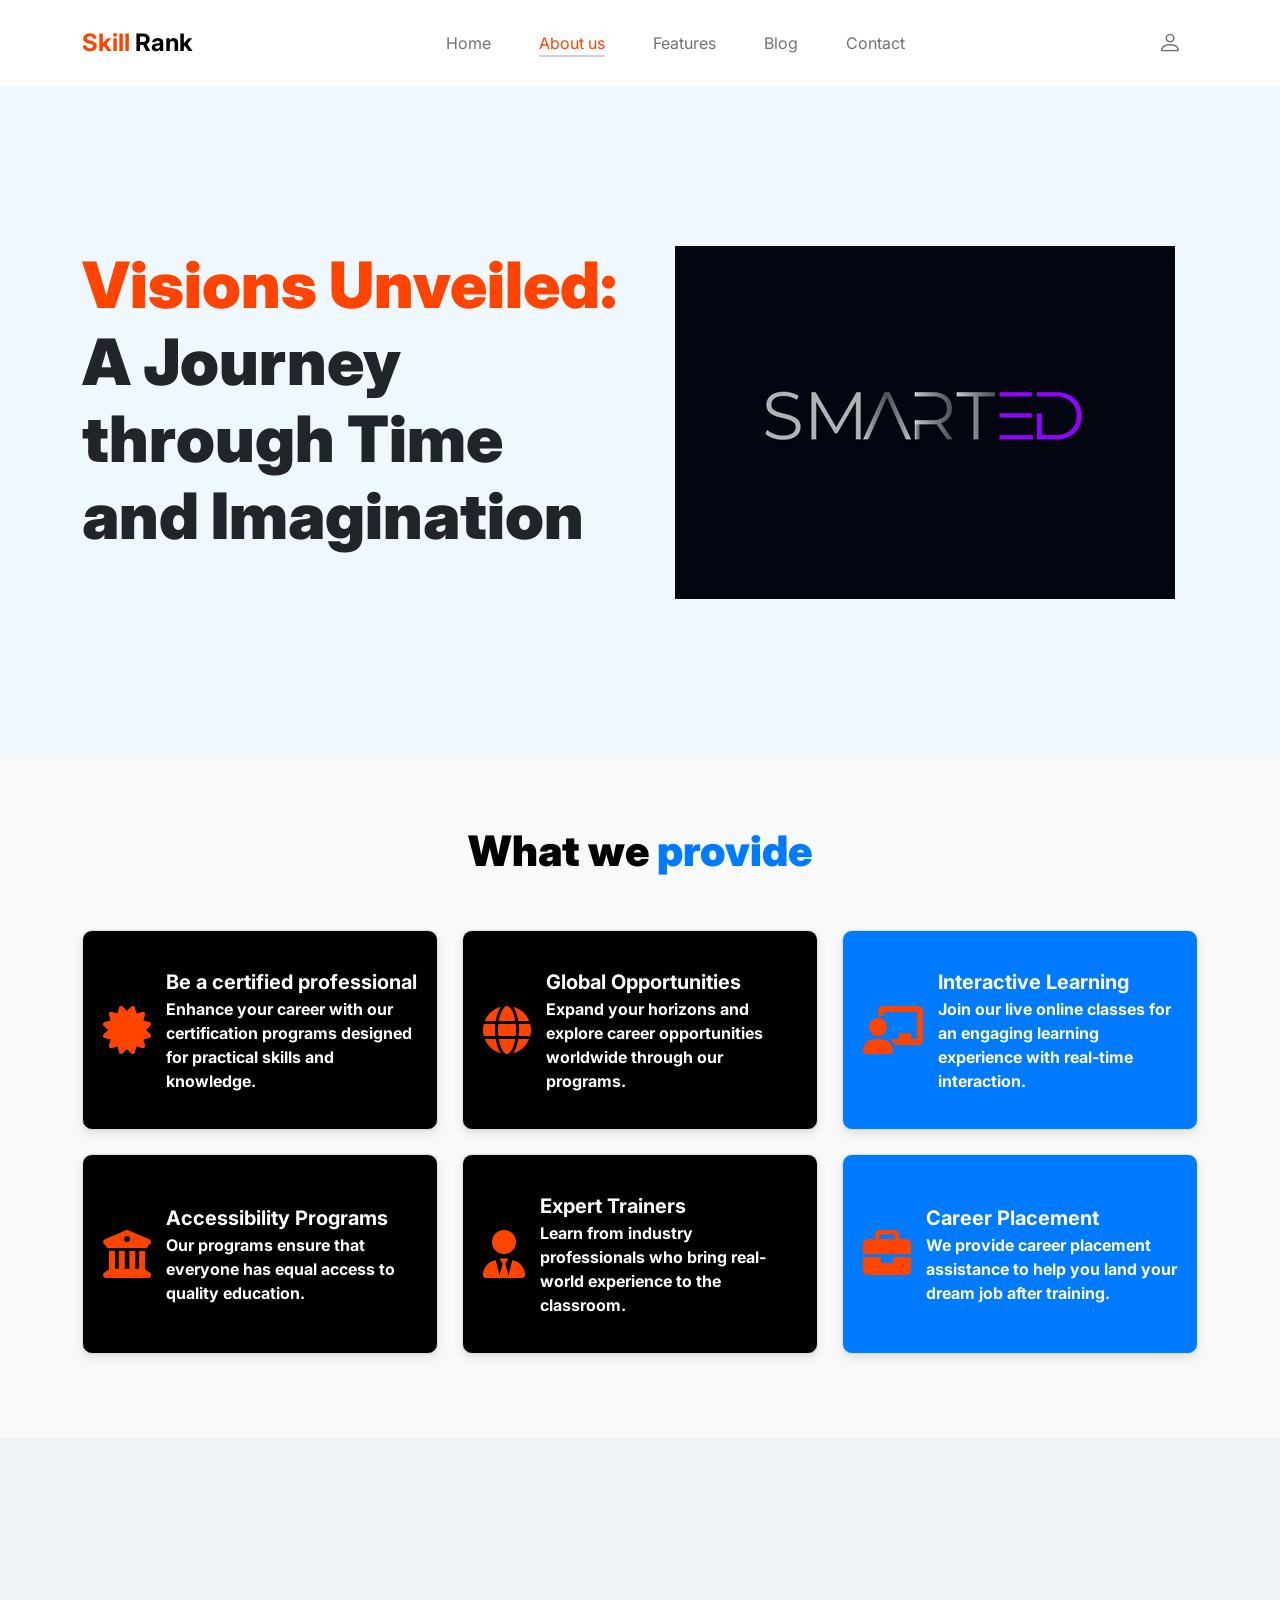
==== commit c31de1df: "Update about.html" ====
--- a/SmartED/about.html
+++ b/SmartED/about.html
@@ -424,8 +424,8 @@
 
                       <li class="footer-menu-item"><a href="about.html" class="footer-menu-link">About</a></li>
 
-                      <li class="footer-menu-item"><a href="#" class="footer-menu-link">Features</a></li>
-                      <li class="footer-menu-item"><a href="#" class="footer-menu-link">Contact</a></li>
+                      <li class="footer-menu-item"><a href="products.html" class="footer-menu-link">Features</a></li>
+                      <li class="footer-menu-item"><a href="contact.html" class="footer-menu-link">Contact</a></li>
                   </ul>
               </div>
 
@@ -434,11 +434,11 @@
 
                   <ul class="social-icon">
 
-                      <li><a href="#" class="social-icon-link bi-youtube"></a></li>
+                      <li><a href="https://www.youtube.com/@SmartED-dd5cd" class="social-icon-link bi-youtube"></a></li>
 
                       <li><a href="#" class="social-icon-link bi-whatsapp"></a></li>
 
-                      <li><a href="#" class="social-icon-link bi-instagram"></a></li>
+                      <li><a href="https://www.instagram.com/smarted.in?igsh=MWUzeGN2eWVob3pmeQ==" class="social-icon-link bi-instagram"></a></li>
 
                       <li><a href="#" class="social-icon-link bi-skype"></a></li>
                   </ul>
@@ -449,123 +449,11 @@
   </footer>
 
 
-        <!-- TEAM MEMBER MODAL -->
-        <div class="modal fade" id="don" tabindex="-1" aria-labelledby="exampleModalLabel" aria-hidden="true">
-            <div class="modal-dialog modal-dialog-centered modal-lg">
-                <div class="modal-content border-0">
-                    <div class="modal-header flex-column">
-                        <h3 class="modal-title" id="exampleModalLabel">Don Haruko</h3>
-
-                        <h6 class="text-muted">Product, VP</h6>
-
-                        <button type="button" class="btn-close" data-bs-dismiss="modal" aria-label="Close"></button>
-                    </div>
-
-                    <div class="modal-body">
-                        <h5 class="mb-4">Over three years in business had the chance to work on variety of projects, with companies</h5>
-
-                        <div class="row mb-4">
-                            <div class="col-lg-6 col-12">
-                                <p>Lorem ipsum dolor sit amet, consectetur adipiscing elit, sed do eiusmod tempor incididunt ut labore et dolore magna aliqua.</p>
-                            </div>
-
-                            <div class="col-lg-6 col-12">
-                                <p>Incididunt ut labore et dolore magna aliqua. Quis ipsum suspendisse commodo viverra.</p>
-                            </div>
-                        </div>
-
-                        <ul class="social-icon">
-                            <li class="me-3"><strong>Where to find?</strong></li>
-
-                            <li><a href="#" class="social-icon-link bi-youtube"></a></li>
-
-                            <li><a href="#" class="social-icon-link bi-whatsapp"></a></li>
-
-                            <li><a href="#" class="social-icon-link bi-instagram"></a></li>
-                        </ul>
-                    </div>
-                </div>
-
-            </div>
-        </div>
-
-        <!-- TEAM MEMBER MODAL -->
-        <div class="modal fade" id="kelly" tabindex="-1" aria-labelledby="exampleModalLabel" aria-hidden="true">
-            <div class="modal-dialog modal-dialog-centered modal-lg">
-                <div class="modal-content border-0">
-                    <div class="modal-header flex-column">
-                        <h3 class="modal-title" id="exampleModalLabel">Kelly Lisa</h3>
-
-                        <h6 class="text-muted">Global, Head of Marketing</h6>
-
-                        <button type="button" class="btn-close" data-bs-dismiss="modal" aria-label="Close"></button>
-                    </div>
-
-                    <div class="modal-body">
-                        <h5 class="mb-4">Over three years in business had the chance to work on variety of projects, with companies</h5>
-
-                        <div class="row mb-4">
-                            <div class="col-lg-6 col-12">
-                                <p>Lorem ipsum dolor sit amet, consectetur adipiscing elit, sed do eiusmod tempor incididunt ut labore et dolore magna aliqua.</p>
-                            </div>
-
-                            <div class="col-lg-6 col-12">
-                                <p>Incididunt ut labore et dolore magna aliqua. Quis ipsum suspendisse commodo viverra.</p>
-                            </div>
-                        </div>
-
-                        <ul class="social-icon">
-                            <li class="me-3"><strong>Where to find?</strong></li>
-
-                            <li><a href="#" class="social-icon-link bi-facebook"></a></li>
-
-                            <li><a href="#" class="social-icon-link bi-instagram"></a></li>
-                        </ul>
-                    </div>
-                </div>
-
-            </div>
-        </div>
-
-        <!-- TEAM MEMBER MODAL -->
-        <div class="modal fade" id="marie" tabindex="-1" aria-labelledby="exampleModalLabel" aria-hidden="true">
-            <div class="modal-dialog modal-dialog-centered modal-lg">
-                <div class="modal-content border-0">
-                    <div class="modal-header flex-column">
-                        <h3 class="modal-title" id="exampleModalLabel">Marie Sam</h3>
-
-                        <h6 class="text-muted">Founder & CEO</h6>
-
-                        <button type="button" class="btn-close" data-bs-dismiss="modal" aria-label="Close"></button>
-                    </div>
-
-                    <div class="modal-body">
-                        <h5 class="mb-4">Over three years in business had the chance to work on variety of projects, with companies</h5>
-
-                        <div class="row mb-4">
-                            <div class="col-lg-6 col-12">
-                                <p>Lorem ipsum dolor sit amet, consectetur adipiscing elit, sed do eiusmod tempor incididunt ut labore et dolore magna aliqua.</p>
-                            </div>
-
-                            <div class="col-lg-6 col-12">
-                                <p>Incididunt ut labore et dolore magna aliqua. Quis ipsum suspendisse commodo viverra.</p>
-                            </div>
-                        </div>
-
-                        <ul class="social-icon">
-                            <li class="me-3"><strong>Where to find?</strong></li>
-
-                            <li><a href="#" class="social-icon-link bi-twitter"></a></li>
-
-                            <li><a href="#" class="social-icon-link bi-linkedin"></a></li>
-
-                            <li><a href="#" class="social-icon-link bi-envelope"></a></li>
-                        </ul>
-                    </div>
-                </div>
-
-            </div>
-        </div>
+        
+
+       
+
+        
 
         <!-- JAVASCRIPT FILES -->
         <script src="js/jquery.min.js"></script>
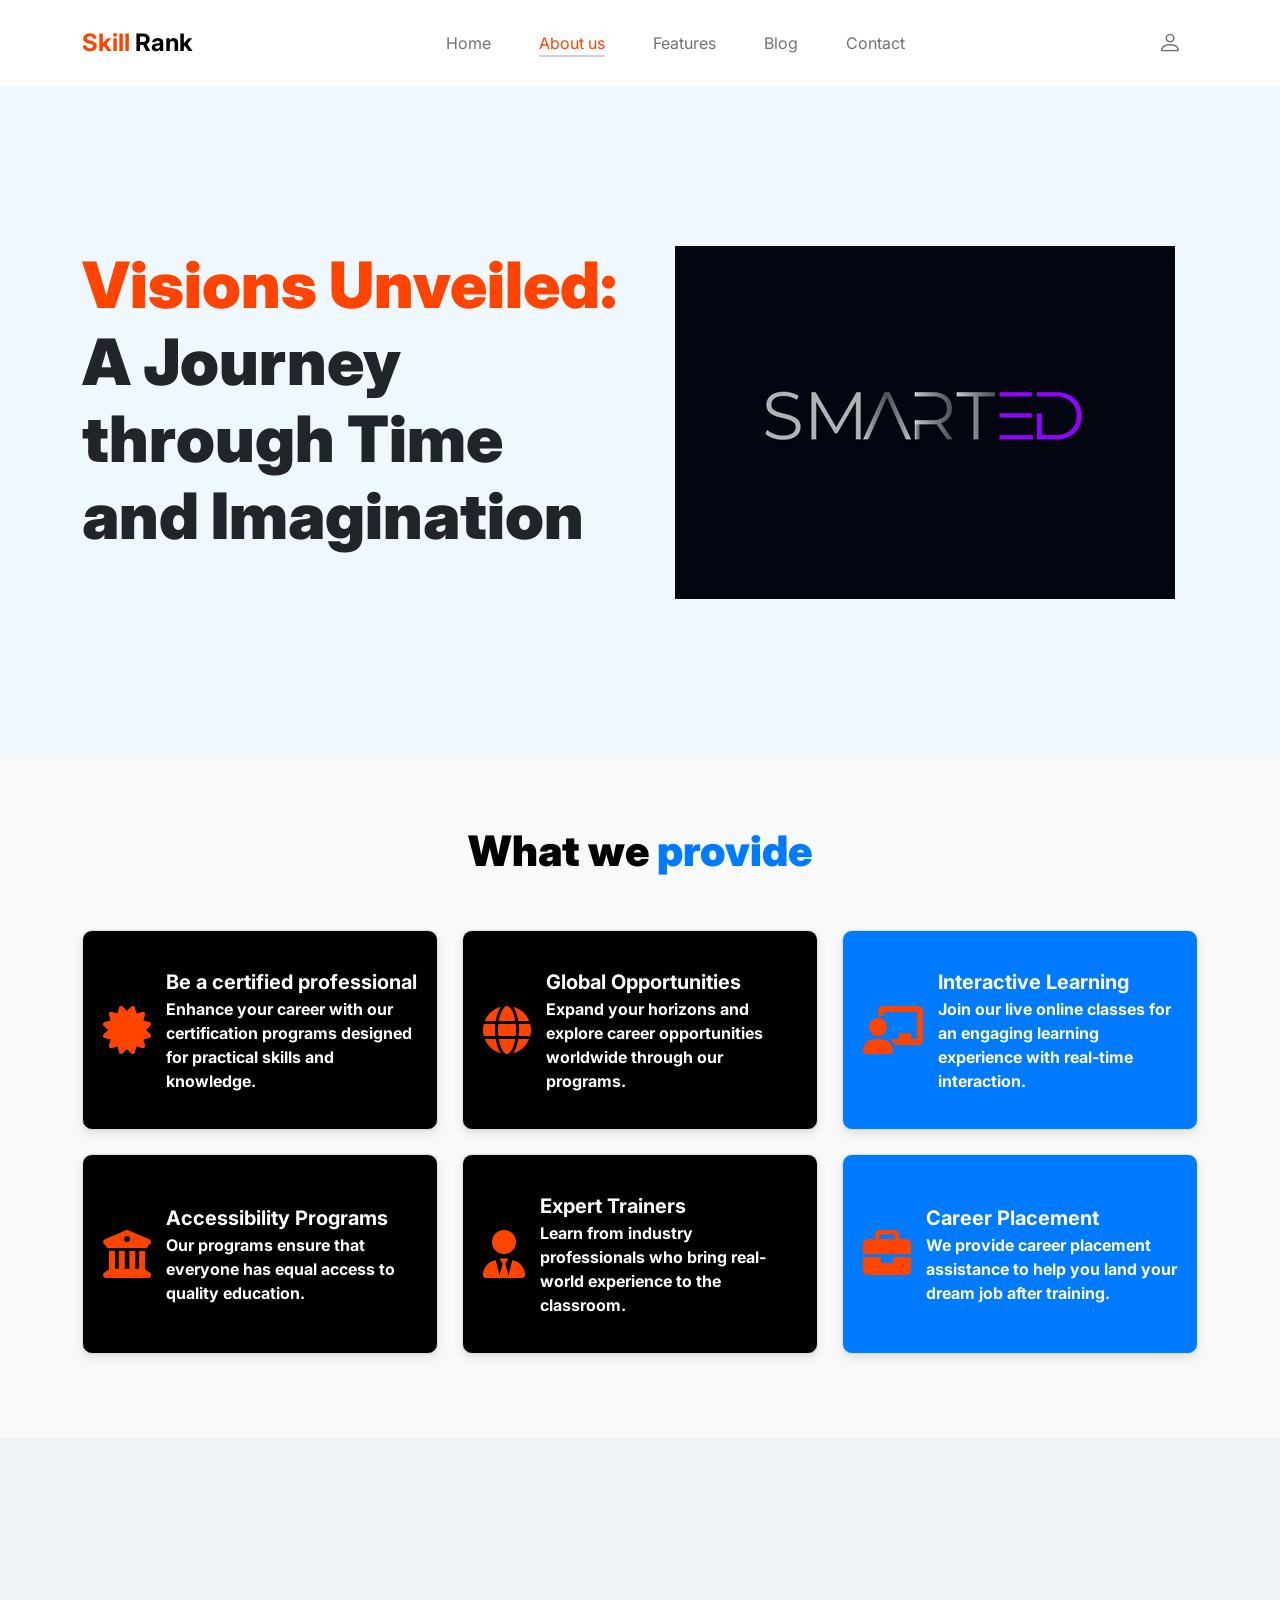
==== commit fb731732: "Update about.html" ====
--- a/SmartED/about.html
+++ b/SmartED/about.html
@@ -63,13 +63,14 @@
                         <li class="nav-item">
                             <a class="nav-link" href="products.html">Features</a>
                         </li>
-
                         <li class="nav-item">
                             <a class="nav-link" href="blog.html">Blog</a>
                         </li>
 
+
+
                         <li class="nav-item">
-                            <a class="nav-link" href="contact.html">Contact</a>
+                            <a class="nav-link" href="contact1.html">Contact</a>
                         </li>
                     </ul>
 
@@ -292,115 +293,224 @@
       </div>
   </section>
   <section class="faqSec-section animated-section">
-    <div class="faqSec-container">
-        <h2>Answering Your Common Questions</h2>
-        <p>Here are answers to some frequently asked questions about our programs, including training format, requirements, and session flexibility.</p>
-
-        <div class="faqSec-cards">
-            <div class="faqSec-card">
-                <h4>How will training be imparted?</h4>
-                <p>Training is conducted through recorded and live online sessions, with module-specific schedules to ensure effective learning.</p>
-            </div>
-            <div class="faqSec-card">
-                <h4>What are the software & hardware requirements?</h4>
-                <p>A stable internet connection, headphones, and a microphone provide the best experience for live sessions.</p>
-            </div>
-            <div class="faqSec-card">
-                <h4>What if I miss a live session?</h4>
-                <p>If you miss a session, the recording will be emailed to you, and you can ask questions in the next live session.</p>
-            </div>
-            <div class="faqSec-card">
-                <h4>Can I access training materials anytime?</h4>
-                <p>Yes, all recorded sessions and materials are accessible anytime, so you can learn at your own pace.</p>
-            </div>
-        </div>
-
-        <!-- GIF Section -->
-        <div class="faqSec-gif-container">
-            <img src="https://media.giphy.com/media/xT9IgzoKnwFNmISR8I/giphy.gif" alt="FAQ Animation">
-        </div>
-    </div>
-    <style>
-    .faqSec-section {
-    background-color: #eef2f6;
-    padding: 70px 20px;
-    font-family: Arial, sans-serif;
-}
-
-.faqSec-container {
-    max-width: 1000px;
-    margin: auto;
-    text-align: center;
-}
-
-.faqSec-container h2 {
-    font-size: 2.8rem;
-    color: #0056b3;
-    margin-bottom: 30px;
-}
-
-.faqSec-container p {
-    font-size: 1.2rem;
-    color: #444;
-    margin-bottom: 50px;
-    line-height: 1.6;
-}
-
-.faqSec-cards {
-    display: flex;
-    flex-wrap: wrap;
-    justify-content: space-between;
-    gap: 20px;
-}
-
-.faqSec-card {
-    background-color: #fff;
-    padding: 30px;
-    border-radius: 12px;
-    box-shadow: 0 4px 10px rgba(0, 0, 0, 0.1);
-    width: 48%;
-    text-align: left;
-}
-
-.faqSec-card h4 {
-    color: #0056b3;
-    margin-bottom: 15px;
-    font-size: 1.5rem;
-}
-
-.faqSec-card p {
-    color: #555;
-    font-size: 1rem;
-    line-height: 1.6;
-}
-
-.faqSec-gif-container {
-    margin-top: 50px;
-}
-
-.faqSec-gif-container img {
-    width: 150px;
-    border-radius: 10px;
-    box-shadow: 0 4px 15px rgba(0, 0, 0, 0.2);
-}
-
-/* Responsive Styles */
-@media (max-width: 768px) {
-    .faqSec-card {
-        width: 100%;
-    }
-
-    .faqSec-container h2 {
-        font-size: 2rem;
-    }
-
-    .faqSec-container p {
-        font-size: 1rem;
-    }
-}
-
-    </style>
-</section>
+      <div class="faqSec-container">
+          <h2>Answering Your Common Questions</h2>
+          <p>Here are answers to some frequently asked questions about our programs, including training format, requirements, and session flexibility.</p>
+
+          <div class="faqSec-accordion">
+              <div class="faqSec-item">
+                  <div class="faqSec-header">
+                      <h4 class="faqSec-question">How will training be imparted?</h4>
+                      <div class="faqSec-toggle">+</div>
+                  </div>
+                  <div class="faqSec-answer">
+                      <p>Training is conducted through recorded and live online sessions, with module-specific schedules to ensure effective learning.</p>
+                  </div>
+              </div>
+              <div class="faqSec-item">
+                  <div class="faqSec-header">
+                      <h4 class="faqSec-question">What are the software & hardware requirements?</h4>
+                      <div class="faqSec-toggle">+</div>
+                  </div>
+                  <div class="faqSec-answer">
+                      <p>A stable internet connection, headphones, and a microphone provide the best experience for live sessions.</p>
+                  </div>
+              </div>
+              <div class="faqSec-item">
+                  <div class="faqSec-header">
+                      <h4 class="faqSec-question">What if I miss a live session?</h4>
+                      <div class="faqSec-toggle">+</div>
+                  </div>
+                  <div class="faqSec-answer">
+                      <p>If you miss a session, the recording will be emailed to you, and you can ask questions in the next live session.</p>
+                  </div>
+              </div>
+              <div class="faqSec-item">
+                  <div class="faqSec-header">
+                      <h4 class="faqSec-question">Can I access training materials anytime?</h4>
+                      <div class="faqSec-toggle">+</div>
+                  </div>
+                  <div class="faqSec-answer">
+                      <p>Yes, all recorded sessions and materials are accessible anytime, so you can learn at your own pace.</p>
+                  </div>
+              </div>
+          </div>
+
+          <!-- Unique Visual Section -->
+          <div class="faqSec-visual">
+              <div class="visual-box">
+                  <div class="icon">🖥️</div>
+                  <h3>Enhance Your Learning Experience!</h3>
+                  <p>Our interactive approach ensures you never miss a beat in your learning journey.</p>
+              </div>
+              <div class="visual-box">
+                  <div class="icon">🌐</div>
+                  <h3>Learn Anytime, Anywhere!</h3>
+                  <p>With 24/7 access to materials, you control your learning pace.</p>
+              </div>
+              <div class="visual-box">
+                  <div class="icon">🗓️</div>
+                  <h3>Flexible Training Options!</h3>
+                  <p>Join live sessions or learn from recordings based on your schedule.</p>
+              </div>
+          </div>
+      </div>
+
+      <style>
+          .faqSec-section {
+              background-color: #eef2f6;
+              padding: 70px 20px;
+              font-family: 'Arial', sans-serif;
+          }
+
+          .faqSec-container {
+              max-width: 1000px;
+              margin: auto;
+              text-align: center;
+          }
+
+          .faqSec-container h2 {
+              font-size: 2.8rem;
+              color: #0056b3;
+              margin-bottom: 30px;
+          }
+
+          .faqSec-container p {
+              font-size: 1.2rem;
+              color: #444;
+              margin-bottom: 50px;
+              line-height: 1.6;
+          }
+
+          .faqSec-accordion {
+              display: flex;
+              flex-direction: column;
+              align-items: center;
+              gap: 20px;
+              margin-bottom: 50px;
+          }
+
+          .faqSec-item {
+              background-color: #fff;
+              border-radius: 12px;
+              box-shadow: 0 4px 10px rgba(0, 0, 0, 0.1);
+              overflow: hidden;
+              width: 90%;
+              transition: 0.3s;
+          }
+
+          .faqSec-header {
+              display: flex;
+              justify-content: space-between;
+              align-items: center;
+              padding: 15px 20px;
+              cursor: pointer;
+              color: #0056b3;
+          }
+
+          .faqSec-question {
+              font-size: 1.5rem;
+              margin: 0;
+          }
+
+          .faqSec-toggle {
+              font-size: 1.5rem;
+              color: #0056b3;
+              transition: transform 0.3s;
+          }
+
+          .faqSec-answer {
+              padding: 15px 20px;
+              display: none; /* Hidden by default */
+              color: #555;
+              font-size: 1rem;
+              line-height: 1.6;
+          }
+
+          .faqSec-item.active .faqSec-answer {
+              display: block; /* Show the answer when active */
+          }
+
+          .faqSec-item.active .faqSec-toggle {
+              transform: rotate(45deg); /* Rotate the plus sign when active */
+          }
+
+          /* Visual Section */
+          .faqSec-visual {
+              display: flex;
+              justify-content: space-around;
+              margin-top: 50px;
+              flex-wrap: wrap;
+              gap: 20px;
+          }
+
+          .visual-box {
+              background-color: #dbeeff;
+              padding: 20px;
+              border-radius: 12px;
+              box-shadow: 0 4px 10px rgba(0, 0, 0, 0.1);
+              flex: 1 1 calc(30% - 20px); /* Responsive width */
+              text-align: left;
+              transition: transform 0.3s;
+          }
+
+          .visual-box:hover {
+              transform: translateY(-5px); /* Lift effect on hover */
+          }
+
+          .visual-box .icon {
+              font-size: 2.5rem;
+              margin-bottom: 10px;
+          }
+
+          .visual-box h3 {
+              color: #0056b3;
+              margin-bottom: 10px;
+              font-size: 1.5rem;
+          }
+
+          .visual-box p {
+              color: #555;
+              font-size: 1rem;
+          }
+
+          /* Responsive Styles */
+          @media (max-width: 768px) {
+              .faqSec-item {
+                  width: 100%; /* Full width on smaller screens */
+              }
+
+              .faqSec-container h2 {
+                  font-size: 2rem;
+              }
+
+              .faqSec-container p {
+                  font-size: 1rem;
+              }
+
+              .faqSec-visual {
+                  flex-direction: column;
+                  align-items: center;
+              }
+
+              .visual-box {
+                  width: 80%;
+                  margin: 10px 0; /* Stack boxes on smaller screens */
+              }
+          }
+      </style>
+  </section>
+
+  <script>
+      const questions = document.querySelectorAll('.faqSec-header');
+
+      questions.forEach(header => {
+          header.addEventListener('click', () => {
+              const item = header.parentElement;
+              item.classList.toggle('active');
+          });
+      });
+  </script>
 
 
 
@@ -426,7 +536,7 @@
 
                       <li class="footer-menu-item"><a href="products.html" class="footer-menu-link">Features</a></li>
                       <li class="footer-menu-item"><a href="contact.html" class="footer-menu-link">Contact</a></li>
-                  </ul>
+                </ul>
               </div>
 
               <div class="col-lg-3 col-4">
@@ -434,14 +544,14 @@
 
                   <ul class="social-icon">
 
-                      <li><a href="https://www.youtube.com/@SmartED-dd5cd" class="social-icon-link bi-youtube"></a></li>
-
-                      <li><a href="#" class="social-icon-link bi-whatsapp"></a></li>
-
-                      <li><a href="https://www.instagram.com/smarted.in?igsh=MWUzeGN2eWVob3pmeQ==" class="social-icon-link bi-instagram"></a></li>
-
-                      <li><a href="#" class="social-icon-link bi-skype"></a></li>
-                  </ul>
+                    <li><a href="https://www.youtube.com/@SmartED-dd5cd" class="social-icon-link bi-youtube"></a></li>
+
+                    <li><a href="#" class="social-icon-link bi-whatsapp"></a></li>
+
+                    <li><a href="https://www.instagram.com/smarted.in?igsh=MWUzeGN2eWVob3pmeQ==" class="social-icon-link bi-instagram"></a></li>
+
+                    <li><a href="#" class="social-icon-link bi-skype"></a></li>
+                </ul>
               </div>
 
           </div>
@@ -449,11 +559,6 @@
   </footer>
 
 
-        
-
-       
-
-        
 
         <!-- JAVASCRIPT FILES -->
         <script src="js/jquery.min.js"></script>
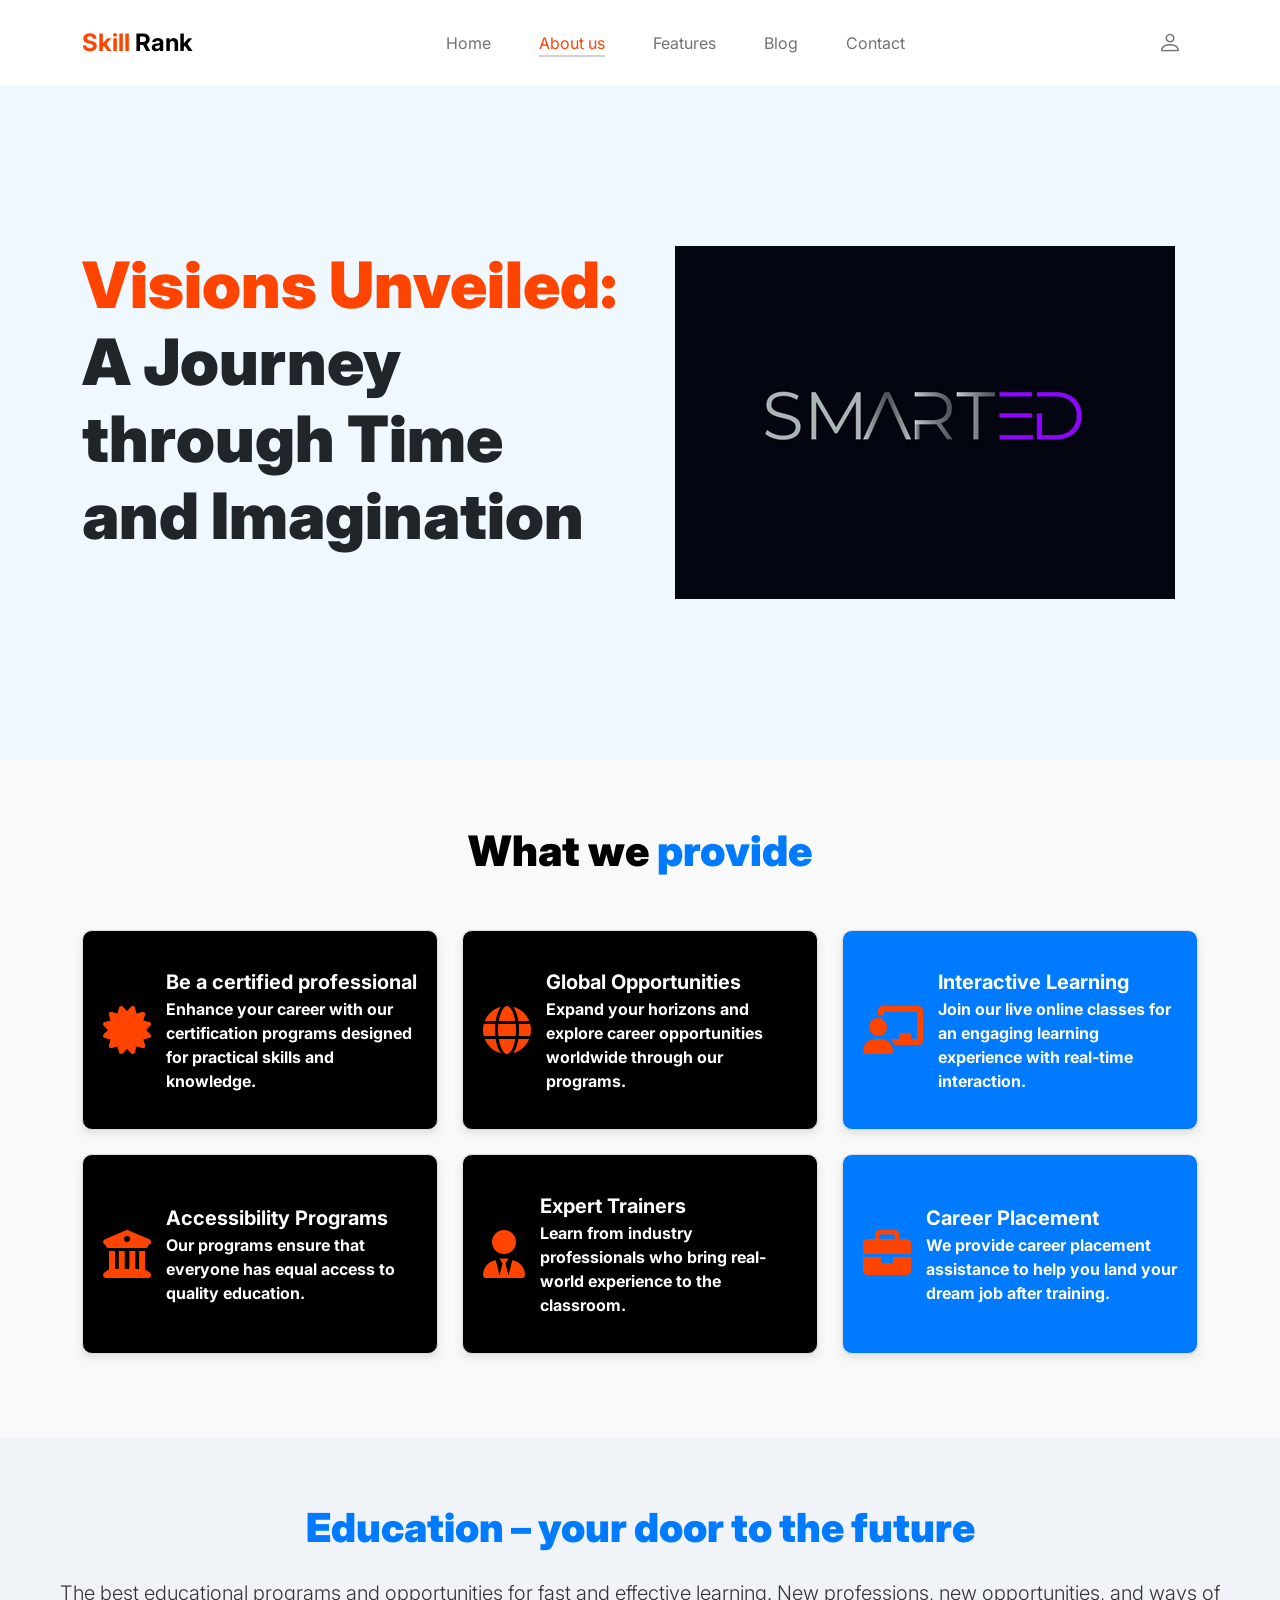
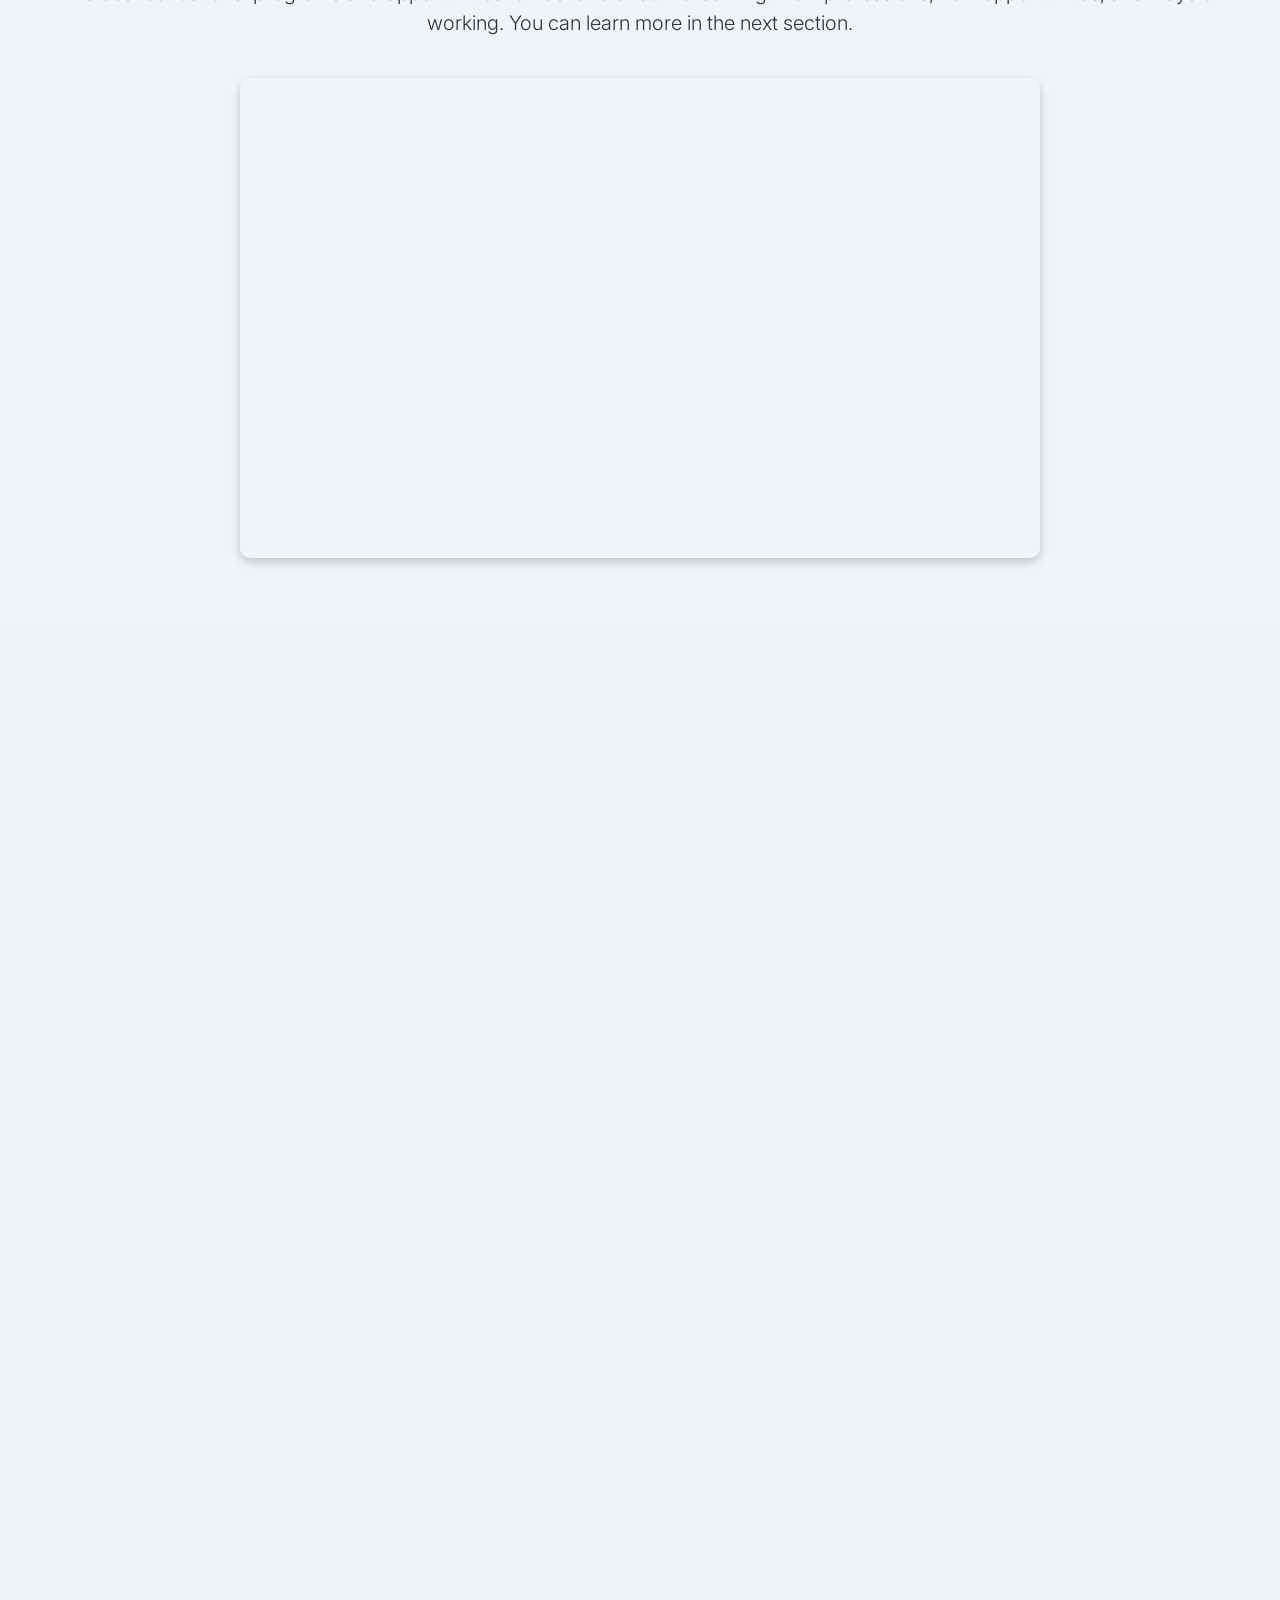
==== commit 039913a7: "Update about.html" ====
--- a/SmartED/about.html
+++ b/SmartED/about.html
@@ -530,7 +530,7 @@
                   <h5 class="text-white mb-3">Sitemap</h5>
 
                   <ul class="footer-menu d-flex flex-wrap">
-                    <li class="footer-menu-item"><a href="home.html" class="footer-menu-link">Home</a></li>
+                    <li class="footer-menu-item"><a href="index.html" class="footer-menu-link">Home</a></li>
 
                       <li class="footer-menu-item"><a href="about.html" class="footer-menu-link">About</a></li>
 
